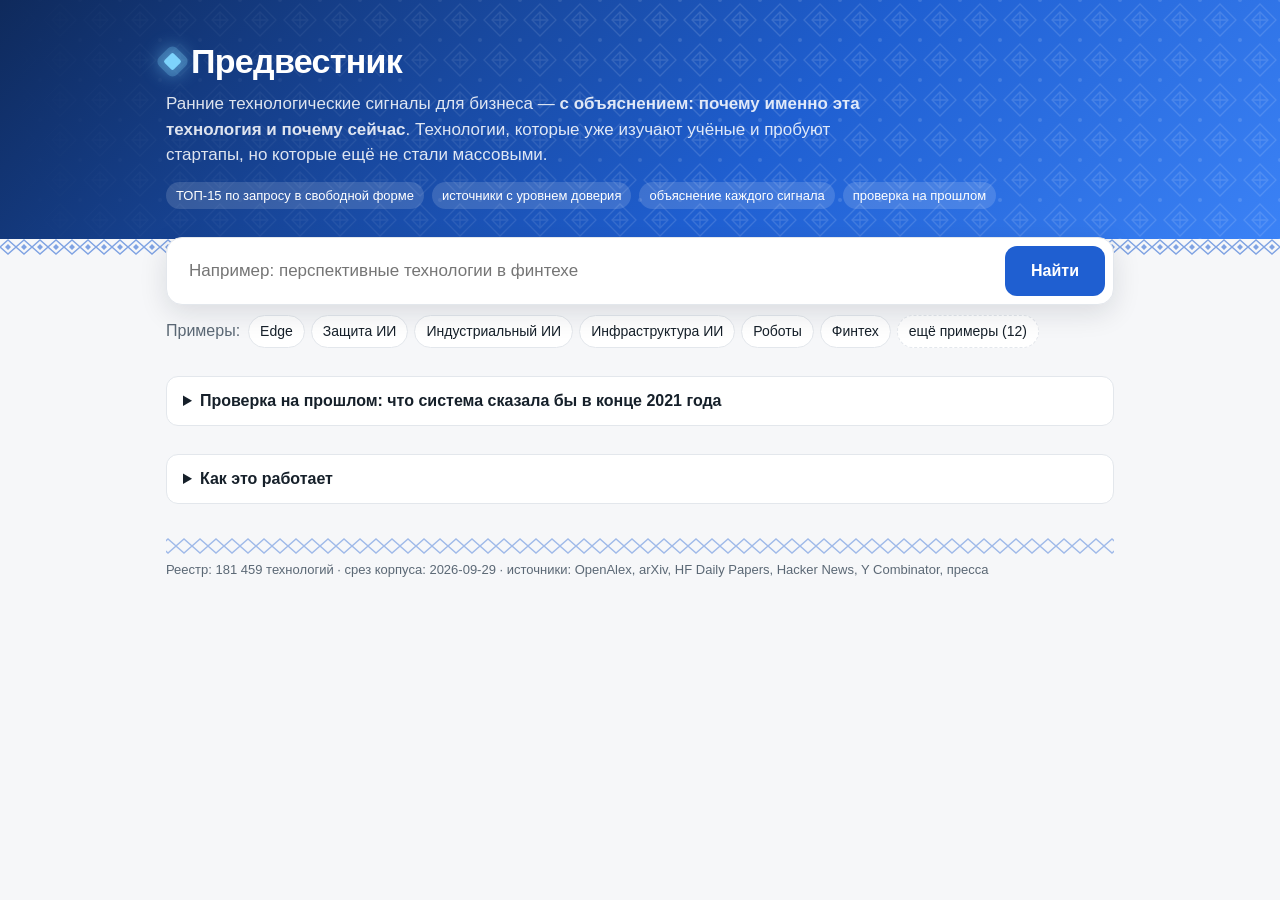
==== web/index.html @ a393700b "Предвестник — ранние технологические сигналы для бизнеса Co-authored-by: Boris Zabavnikov <zabor.cry" ====
<!doctype html>
<html lang="ru">
<head>
  <meta charset="utf-8">
  <meta name="viewport" content="width=device-width, initial-scale=1">
  <title>Предвестник — ранние технологические сигналы</title>
  <meta name="description" content="Технологии на ранней стадии — по данным науки, стартапов и прессы">
  <link rel="stylesheet" href="styles.css?v=29">
</head>
<body>
  <header class="top">
    <div class="wrap">
      <h1>Предвестник</h1>
      <p class="lead">Ранние технологические сигналы для бизнеса — <b>с объяснением: почему именно эта технология и почему сейчас</b>. Технологии, которые уже изучают учёные и пробуют стартапы, но которые ещё не стали массовыми.</p>
      <div class="tags"><span>ТОП-15 по запросу в свободной форме</span><span>источники с уровнем доверия</span><span>объяснение каждого сигнала</span><span>проверка на прошлом</span></div>
    </div>
  </header>
  <div class="ornament" aria-hidden="true"></div>

  <main class="wrap">
    <form id="search" class="search" role="search" autocomplete="off">
      <label for="q" class="visually-hidden">Направление или вопрос</label>
      <input id="q" name="q" type="search" placeholder="Например: перспективные технологии в финтехе" required>
      <button type="submit">Найти</button>
    </form>
    <div class="examples" aria-label="Примеры запросов">
      <span class="muted">Примеры:</span>
      <div id="examples" class="chips"></div>
    </div>

    <section id="status" class="status" aria-live="polite"></section>

    <section id="results" aria-live="polite"></section>

    <details class="about" id="time-machine-box">
      <summary>Проверка на прошлом: что система сказала бы в конце 2021 года</summary>
      <div id="time-machine"></div>
    </details>

    <details class="about">
      <summary>Как это работает</summary>
      <ol>
        <li><b>Не верить машине на слово.</b> Слабый сигнал — вывод в условиях неопределённости. Поэтому у каждого вывода видна его база: источники с датой и дословной цитатой, данные по годам, вклад каждого признака в балл. Эксперт проверяет, почему система так решила, и решает сам, а не следует за моделью вслепую.</li>
        <li><b>Реестр заранее.</b> По миллионам научных работ (OpenAlex, arXiv), заголовкам Hacker News, стартапам Y Combinator и прессе заранее собран реестр технологий с рядами по годам. Запрос не ходит в интернет — выдача опирается на измеренные данные.</li>
        <li><b>Отбор по смыслу.</b> Запрос сопоставляется с реестром по смыслу, поэтому можно писать по-русски своими словами.</li>
        <li><b>Балл ранжирования.</b> Градиентный бустинг, обученный на ≈1 000 размеченных технологиях (слабый сигнал или нет), оценивает, насколько технология похожа на ранний сигнал, а не на зрелую технологию, академическую нишу или угасший хайп. Для каждой технологии видно, из чего сложилась оценка (SHAP).</li>
        <li><b>Где найден сигнал.</b> В каких слоях корпуса есть технология: наука, сообщество разработчиков, стартапы, пресса, энциклопедия. Это то, что показывают данные, без выводов о зрелости.</li>
      </ol>
      <div id="model-global"></div>
    </details>
  </main>

  <footer class="wrap foot" id="foot"></footer>

  <template id="row-tpl">
    <article class="row">
      <button class="row-head" type="button" aria-expanded="false">
        <span class="rank"></span>
        <span class="names"><span class="name"></span><span class="orig"></span></span>
        <span class="mid"><span class="why"></span><span class="stage"></span></span>
        <span class="meter" role="img"><span class="bar"><span class="fill"></span></span><span class="val"></span></span>
        <span class="chev" aria-hidden="true">›</span>
      </button>
      <div class="card" hidden></div>
    </article>
  </template>

  <script src="app.js?v=29"></script>
</body>
</html>
---- web/styles.css ----
:root {
  --bg: #f6f7f9; --surface: #ffffff; --text: #16202a; --muted: #5b6875; --line: #e3e7ec;
  --accent: #1f5fd1; --accent-soft: #e8f0fd; --pos: #1b8a5a; --neg: #c24a3a; --warn: #b7791f;
  --science: #1f5fd1; --hn: #e0701b; --yc: #7a4fd0; --press: #2b8a8a; --wiki: #6b7280;
  --radius: 12px; --shadow: 0 1px 2px rgba(16,24,40,.06), 0 2px 8px rgba(16,24,40,.04);
}
@media (prefers-color-scheme: dark) {
  :root {
    --bg: #0f1419; --surface: #171e25; --text: #e6eaee; --muted: #9aa7b3; --line: #26313b;
    --accent: #6ea0ff; --accent-soft: #1b2a44; --pos: #4cc38a; --neg: #ef7b6b; --warn: #e2b04f;
    --science: #6ea0ff; --hn: #f39a52; --yc: #a98cf0; --press: #5cc3c3; --wiki: #9aa3ad;
    --shadow: none;
  }
}
* { box-sizing: border-box; }
body { margin: 0; background: var(--bg); color: var(--text);
  font: 16px/1.5 -apple-system, BlinkMacSystemFont, "Segoe UI", Roboto, "Helvetica Neue", Arial, sans-serif; }
.wrap { max-width: 980px; margin: 0 auto; padding: 0 16px; }
.visually-hidden { position: absolute; width: 1px; height: 1px; overflow: hidden; clip: rect(0 0 0 0); }
.muted { color: var(--muted); }

.top { background: var(--surface); border-bottom: 1px solid var(--line); padding: 28px 0 20px; }
.top h1 { margin: 0 0 4px; font-size: 28px; letter-spacing: -.01em; }
.lead { margin: 0; color: var(--muted); max-width: 680px; }

.search { display: flex; gap: 8px; margin: 24px 0 10px; }
.search input { flex: 1; min-width: 0; font: inherit; padding: 12px 14px; border: 1px solid var(--line);
  border-radius: var(--radius); background: var(--surface); color: var(--text); }
.search input:focus { outline: 2px solid var(--accent); outline-offset: 1px; }
.search button { font: inherit; font-weight: 600; padding: 0 20px; border: 0; border-radius: var(--radius);
  background: var(--accent); color: #fff; cursor: pointer; }
.examples { display: flex; flex-wrap: wrap; align-items: center; gap: 8px; margin-bottom: 18px; }
.chips { display: flex; flex-wrap: wrap; gap: 6px; }
.chip { font: inherit; font-size: 14px; padding: 5px 11px; border-radius: 999px; border: 1px solid var(--line);
  background: var(--surface); color: var(--text); cursor: pointer; }
.chip:hover, .chip[aria-pressed="true"] { border-color: var(--accent); background: var(--accent-soft); }

.status { margin: 8px 0 12px; color: var(--muted); font-size: 15px; }
.status b { color: var(--text); }
.note { background: var(--accent-soft); border-radius: var(--radius); padding: 10px 14px; color: var(--text); }

.row { background: var(--surface); border: 1px solid var(--line); border-radius: var(--radius);
  box-shadow: var(--shadow); margin-bottom: 8px; overflow: hidden; }
.row-head { width: 100%; display: grid; grid-template-columns: 34px minmax(0, 1.3fr) minmax(0, 1.6fr) 120px 18px;
  gap: 12px; align-items: center; padding: 12px 14px; background: none; border: 0; color: inherit;
  font: inherit; text-align: left; cursor: pointer; }
.row-head:focus-visible { outline: 2px solid var(--accent); outline-offset: -2px; }
.rank { font-weight: 700; color: var(--muted); font-variant-numeric: tabular-nums; }
.names { display: flex; flex-direction: column; min-width: 0; }
.name { font-weight: 600; }
.orig { font-size: 13px; color: var(--muted); overflow: hidden; text-overflow: ellipsis; white-space: nowrap; }
.why { font-size: 14px; color: var(--muted); }
.meter { display: flex; align-items: center; gap: 8px; }
.bar { flex: 1; height: 6px; border-radius: 3px; background: var(--line); overflow: hidden; }
.fill { display: block; height: 100%; background: var(--accent); border-radius: 3px; }
.val { font-size: 13px; font-variant-numeric: tabular-nums; color: var(--muted); width: 30px; text-align: right; }
.chev { color: var(--muted); transition: transform .15s; font-size: 20px; }
.row-head[aria-expanded="true"] .chev { transform: rotate(90deg); }

.card { border-top: 1px solid var(--line); padding: 16px 18px 18px; display: grid; gap: 18px;
  grid-template-columns: 1fr 1fr; }
.card[hidden] { display: none; }   /* иначе display: grid выше перебивает атрибут hidden */
.card h3 { margin: 0 0 8px; font-size: 13px; text-transform: uppercase; letter-spacing: .04em; color: var(--muted); }
.card section.wide { grid-column: 1 / -1; }
.card > section { min-width: 0; overflow-wrap: break-word; }   /* длинные слова и ссылки не выталкивают сетку за экран */
.facts { margin: 0; padding-left: 18px; }
.facts li { margin-bottom: 4px; }

.ladder { display: flex; gap: 6px; flex-wrap: wrap; }
.step { flex: 1; min-width: 96px; border: 1px solid var(--line); border-radius: 10px; padding: 8px 10px; font-size: 13px; }
.step b { display: block; font-size: 14px; }
.step.on { border-color: transparent; background: var(--accent-soft); }
.step.off { color: var(--muted); border-style: dashed; }
.step.na { color: var(--muted); }

.spark { width: 100%; height: 120px; }
.legend { display: flex; gap: 14px; font-size: 13px; color: var(--muted); flex-wrap: wrap; }
.legend i { display: inline-block; width: 10px; height: 3px; border-radius: 2px; margin-right: 5px; vertical-align: middle; }

.contrib { display: grid; grid-template-columns: minmax(0, 1fr) 160px; gap: 4px 10px; font-size: 14px; align-items: center; }
.cbar { position: relative; height: 10px; }
.cbar::before { content: ""; position: absolute; left: 50%; top: -2px; bottom: -2px; width: 1px; background: var(--line); }
.cbar span { position: absolute; top: 0; height: 10px; border-radius: 2px; }
.cbar .p { left: 50%; background: var(--pos); }
.cbar .n { right: 50%; background: var(--neg); }

.gen { font-size: 12px; color: var(--muted); margin-left: 6px; }
.placeholder { color: var(--muted); font-style: italic; }
.text p { margin: 0 0 8px; }

ul.src { list-style: none; margin: 0; padding: 0; }
ul.src li { padding: 8px 0; border-bottom: 1px solid var(--line); }
ul.src li:last-child { border-bottom: 0; }
ul.src a { color: var(--accent); text-decoration: none; font-weight: 500; }
ul.src a:hover { text-decoration: underline; }
ul.src .meta { font-size: 13px; color: var(--muted); margin-top: 2px; }
.trust::before { content: ""; display: inline-block; width: 8px; height: 8px; border-radius: 50%; margin-right: 6px; vertical-align: 1px; }
.trust.hi::before { background: var(--pos); } .trust.mid::before { background: var(--warn); } .trust.lo::before { background: var(--neg); }

.about { margin: 28px 0; background: var(--surface); border: 1px solid var(--line); border-radius: var(--radius); padding: 12px 16px; }
.about summary { cursor: pointer; font-weight: 600; }
.about li { margin: 6px 0; }
.foot { color: var(--muted); font-size: 13px; padding-bottom: 32px; }

@media (max-width: 720px) {
  .row-head { grid-template-columns: 26px minmax(0, 1fr) 18px; }
  .row-head .why { grid-column: 2 / 3; }
  .row-head .meter { grid-column: 2 / 3; }
  .card { grid-template-columns: 1fr; padding: 14px; }
  .contrib { grid-template-columns: minmax(0, 1fr) 110px; }
  .top h1 { font-size: 24px; }
}

/* карточка: «Коротко» наверху, свёрнутые подробности */
.brief .lead-why { font-size: 17px; line-height: 1.45; margin: 0 0 10px; font-weight: 500; }
.brief p { margin: 0 0 8px; }
.gen-note { font-size: 12px; color: var(--muted, #6b7280); margin: 6px 0 0; }
details.more { margin-top: 10px; }
details.more > summary { cursor: pointer; font-size: 14px; color: var(--accent, #2b59c3); }
.chip-more { border-style: dashed; }
.more-chips { display: flex; flex-wrap: wrap; gap: 8px; margin-top: 8px; width: 100%; }
.more-chips[hidden] { display: none; }

/* водопад SHAP */
.wf { display: grid; gap: 3px; font-size: 14px; margin: 4px 0; }
.wf-row { display: grid; grid-template-columns: minmax(0, 1fr) minmax(120px, 42%) 52px; gap: 10px; align-items: center; }
.wf-head, .wf-row:last-child { font-weight: 600; }
.wf-row:last-child { border-top: 1px solid var(--line); padding-top: 4px; margin-top: 2px; }
.wf-track { position: relative; height: 14px; }
.wf-zero { position: absolute; top: -3px; bottom: -3px; width: 1px; background: var(--muted); opacity: .5; }
.wf-bar { position: absolute; top: 1px; height: 12px; border-radius: 3px; }
.wf-bar.p { background: var(--pos); } .wf-bar.n { background: var(--neg); }
.wf-bar.total { top: 0; height: 14px; }
.wf-val { font-variant-numeric: tabular-nums; text-align: right; font-size: 13px; }
.wf-val.p { color: var(--pos); } .wf-val.n { color: var(--neg); }

/* динамика: малые графики с осями */
.minis { display: grid; gap: 6px; }
.mini svg { width: 100%; height: auto; display: block; }
.mini-title { font-size: 13px; margin-bottom: 2px; }
.mini-title i { display: inline-block; width: 10px; height: 3px; border-radius: 2px; margin-right: 6px; vertical-align: middle; }
@media (max-width: 640px) { .wf-row { grid-template-columns: minmax(0, 1fr) 90px 46px; } }

/* лестница зрелости */
.ladder-svg { width: 100%; height: auto; display: block; max-width: 420px; }

/* паспорт сигнала */
details.passport { margin-top: 12px; border: 1px solid var(--accent); border-radius: var(--radius); padding: 0; }
details.passport > summary { cursor: pointer; padding: 10px 14px; font-weight: 600; color: var(--accent); list-style: none; }
details.passport > summary::before { content: "▸ "; }
details.passport[open] > summary::before { content: "▾ "; }
details.passport[open] > summary { border-bottom: 1px solid var(--line); }
.pp { list-style: none; margin: 0; padding: 10px 14px 4px; display: grid; gap: 10px; }
.pp li { display: grid; grid-template-columns: 26px minmax(0, 1fr); gap: 8px; }
.pp li p { margin: 2px 0 0; }
.pp-n { width: 22px; height: 22px; border-radius: 50%; background: var(--accent); color: #fff; font-size: 12px;
        display: inline-flex; align-items: center; justify-content: center; font-weight: 700; }
.pp blockquote { margin: 6px 0 0; padding: 6px 10px; border-left: 3px solid var(--accent); background: var(--accent-soft);
                 font-size: 13px; }
.pp-ok { margin: 10px 14px 0; font-size: 13px; color: var(--pos); }
.pp-warn { margin: 10px 14px 0; font-size: 13px; color: var(--neg); }
details.passport .gen-note { padding: 0 14px 10px; }

.verif { font-size: 13px; margin: 8px 0 0; padding: 8px 10px; border-radius: 8px; background: var(--accent-soft); }
.verif.warn { background: transparent; border: 1px dashed var(--line); }
.verif .q { font-style: italic; }

/* «ещё по теме» за пределами ТОП-15 */
.more-btn { display: block; margin: 14px auto 4px; padding: 10px 18px; border-radius: 10px; border: 1px solid var(--accent);
  background: transparent; color: var(--accent); font: inherit; font-weight: 600; cursor: pointer; }
.more-btn:hover { background: var(--accent); color: #fff; }
.more-sep { margin: 18px 0 8px; padding-top: 12px; border-top: 1px dashed var(--muted); color: var(--muted); font-size: 13px; }
.unverified .rank { opacity: .55; }
.unverified .name::after { content: " · не проверено моделью"; font-weight: 400; font-size: 12px; color: var(--muted); }

/* ===== Предвестник: оформление ===== */
.top { background: linear-gradient(135deg, #0f2a5c 0%, #1f5fd1 60%, #3b82f6 100%); border-bottom: 0; color: #fff; padding: 36px 0 30px; }
.top h1 { font-size: 34px; letter-spacing: -.02em; display: flex; align-items: center; gap: 12px; }
.top h1::before { content: ""; width: 14px; height: 14px; border-radius: 50%; background: #7dd3fc;
  box-shadow: 0 0 0 6px rgba(125,211,252,.25), 0 0 18px 6px rgba(125,211,252,.45); }
.top .lead { color: rgba(255,255,255,.86); font-size: 17px; max-width: 720px; }
.top .tags { display: flex; flex-wrap: wrap; gap: 8px; margin-top: 14px; }
.top .tags span { font-size: 13px; padding: 4px 10px; border-radius: 999px; background: rgba(255,255,255,.14); color: #fff; }
.search { margin-top: -22px; position: relative; background: var(--surface); padding: 8px; border-radius: 16px;
  box-shadow: 0 8px 28px rgba(16,24,40,.12); border: 1px solid var(--line); }
.search input { border: 0; font-size: 17px; }
.search input:focus { outline: none; }
.search button { border-radius: 12px; padding: 0 26px; }

.row { border-radius: 14px; transition: box-shadow .15s, border-color .15s; }
.row:hover { border-color: color-mix(in srgb, var(--accent) 35%, var(--line)); box-shadow: 0 4px 16px rgba(16,24,40,.08); }
.row-head { grid-template-columns: 34px minmax(0, 1.2fr) minmax(0, 1.7fr) 110px 18px; padding: 14px 16px; }
.rank { font-size: 15px; width: 28px; height: 28px; border-radius: 50%; display: inline-flex; align-items: center;
  justify-content: center; background: var(--accent-soft); color: var(--accent); }
.mid { display: flex; flex-direction: column; gap: 4px; min-width: 0; }
.mid .why { color: var(--text); opacity: .85; display: -webkit-box; -webkit-line-clamp: 2; -webkit-box-orient: vertical; overflow: hidden; }
.stage { align-self: flex-start; font-size: 12px; color: var(--accent); background: var(--accent-soft); padding: 1px 8px; border-radius: 999px; }
.stage:empty { display: none; }
.val { font-weight: 700; color: var(--text); }

.sig .kicker { font-size: 12px; text-transform: uppercase; letter-spacing: .06em; color: var(--muted); margin-bottom: 6px; }
.card h3.blk { margin: 18px 0 8px; }
.card h3.blk:first-of-type { margin-top: 0; }
.sig .big { font-size: 18px; line-height: 1.5; margin: 0 0 14px; font-weight: 500; }
.tri { display: grid; grid-template-columns: repeat(3, minmax(0, 1fr)); gap: 12px; }
.panel { background: var(--bg); border: 1px solid var(--line); border-radius: 12px; padding: 12px 14px; }
.panel h4 { margin: 0 0 6px; font-size: 14px; color: var(--accent); }
.panel p { margin: 0 0 6px; font-size: 15px; }
.panel .facts { font-size: 14px; }
.small { font-size: 13px; color: var(--muted); }
.small b { color: var(--text); font-weight: 600; }
.note-small { font-size: 12px; color: var(--muted); margin: 6px 0 0; font-style: italic; }
ul.orgs { list-style: none; margin: 0; padding: 0; display: flex; flex-wrap: wrap; gap: 8px; }
ul.orgs li { border: 1px solid var(--line); border-radius: 10px; padding: 6px 10px; font-size: 14px; display: flex; flex-direction: column; }
ul.orgs li span { font-size: 12px; color: var(--muted); }
ol.evid { margin: 0; padding-left: 20px; display: grid; gap: 8px; }
ol.evid a { color: var(--accent); text-decoration: none; font-weight: 500; }
ol.evid a:hover { text-decoration: underline; }
ol.evid .what { font-size: 13px; color: var(--muted); }
details.more-all { border-top: 1px dashed var(--line); padding-top: 10px; }
details.more-all > summary { cursor: pointer; font-weight: 600; color: var(--accent); padding: 6px 0; }
.more-grid { display: grid; grid-template-columns: 1fr 1fr; gap: 18px; margin-top: 12px; }
.more-grid section.wide { grid-column: 1 / -1; }
.more-grid section { min-width: 0; }
.card { grid-template-columns: 1fr; }

@media (max-width: 720px) {
  .tri, .more-grid { grid-template-columns: 1fr; }
  .row-head { grid-template-columns: 30px minmax(0, 1fr) 18px; }
  .row-head .mid, .row-head .meter { grid-column: 2 / 3; }
  .top h1 { font-size: 28px; }
}
@media (prefers-color-scheme: dark) {
  .top { background: linear-gradient(135deg, #0b1b3a 0%, #173f8c 60%, #2356b8 100%); }
}

/* ===== славянский орнамент: те же цвета, геометрия вышивки — ромбы, «засеянное поле», зубчатая кайма ===== */
.top { position: relative; overflow: hidden; }
.top::after { content: ""; position: absolute; inset: 0; pointer-events: none; opacity: .13;
  background-image: url("data:image/svg+xml,%3Csvg xmlns='http://www.w3.org/2000/svg' width='40' height='40' viewBox='0 0 40 40'%3E%3Cg fill='none' stroke='white' stroke-width='1.3'%3E%3Cpath d='M20 4 L36 20 L20 36 L4 20 Z'/%3E%3Cpath d='M20 12 L28 20 L20 28 L12 20 Z'/%3E%3Cpath d='M20 12 V28 M12 20 H28'/%3E%3C/g%3E%3Cg fill='white'%3E%3Ccircle cx='0' cy='0' r='2'/%3E%3Ccircle cx='40' cy='0' r='2'/%3E%3Ccircle cx='0' cy='40' r='2'/%3E%3Ccircle cx='40' cy='40' r='2'/%3E%3C/g%3E%3C/svg%3E");
  -webkit-mask-image: linear-gradient(90deg, transparent 0%, #000 55%, #000 100%);
          mask-image: linear-gradient(90deg, transparent 0%, #000 55%, #000 100%); }
.top .wrap { position: relative; z-index: 1; }
.ornament { height: 16px; background-repeat: repeat-x; background-position: center;
  background-image: url("data:image/svg+xml,%3Csvg xmlns='http://www.w3.org/2000/svg' width='32' height='16' viewBox='0 0 32 16'%3E%3Cpath d='M0 8 L8 1 L16 8 L24 1 L32 8 M0 8 L8 15 L16 8 L24 15 L32 8' fill='none' stroke='%231f5fd1' stroke-width='1.4'/%3E%3Cpath d='M8 5 L11 8 L8 11 L5 8 Z M24 5 L27 8 L24 11 L21 8 Z' fill='%231f5fd1'/%3E%3C/svg%3E");
  opacity: .55; margin-bottom: 4px; }
.top h1::before { border-radius: 2px; transform: rotate(45deg); width: 13px; height: 13px; }
.more-sep { border-top: 0; padding-top: 18px; position: relative; }
.more-sep::before { content: ""; position: absolute; left: 0; right: 0; top: 0; height: 12px; opacity: .45;
  background: url("data:image/svg+xml,%3Csvg xmlns='http://www.w3.org/2000/svg' width='24' height='12' viewBox='0 0 24 12'%3E%3Cpath d='M12 1 L17 6 L12 11 L7 6 Z' fill='none' stroke='%231f5fd1' stroke-width='1.2'/%3E%3Ccircle cx='0' cy='6' r='1.2' fill='%231f5fd1'/%3E%3Ccircle cx='24' cy='6' r='1.2' fill='%231f5fd1'/%3E%3C/svg%3E") repeat-x center; }
.row-head[aria-expanded="true"] { background: linear-gradient(90deg, var(--accent-soft), transparent 60%); }
.panel { position: relative; }
.panel::before { content: ""; position: absolute; top: 10px; right: 10px; width: 10px; height: 10px; transform: rotate(45deg);
  border: 1.4px solid var(--accent); opacity: .35; border-radius: 1px; }
.sig .kicker::before { content: "◆ "; color: var(--accent); opacity: .6; }
.foot { position: relative; padding-top: 28px; }
.foot::before { content: ""; position: absolute; left: 16px; right: 16px; top: 6px; height: 16px; opacity: .4;
  background: url("data:image/svg+xml,%3Csvg xmlns='http://www.w3.org/2000/svg' width='32' height='16' viewBox='0 0 32 16'%3E%3Cpath d='M0 8 L8 1 L16 8 L24 1 L32 8 M0 8 L8 15 L16 8 L24 15 L32 8' fill='none' stroke='%231f5fd1' stroke-width='1.4'/%3E%3C/svg%3E") repeat-x center; }
@media (prefers-color-scheme: dark) { .ornament, .more-sep::before, .foot::before { filter: brightness(1.8); } }
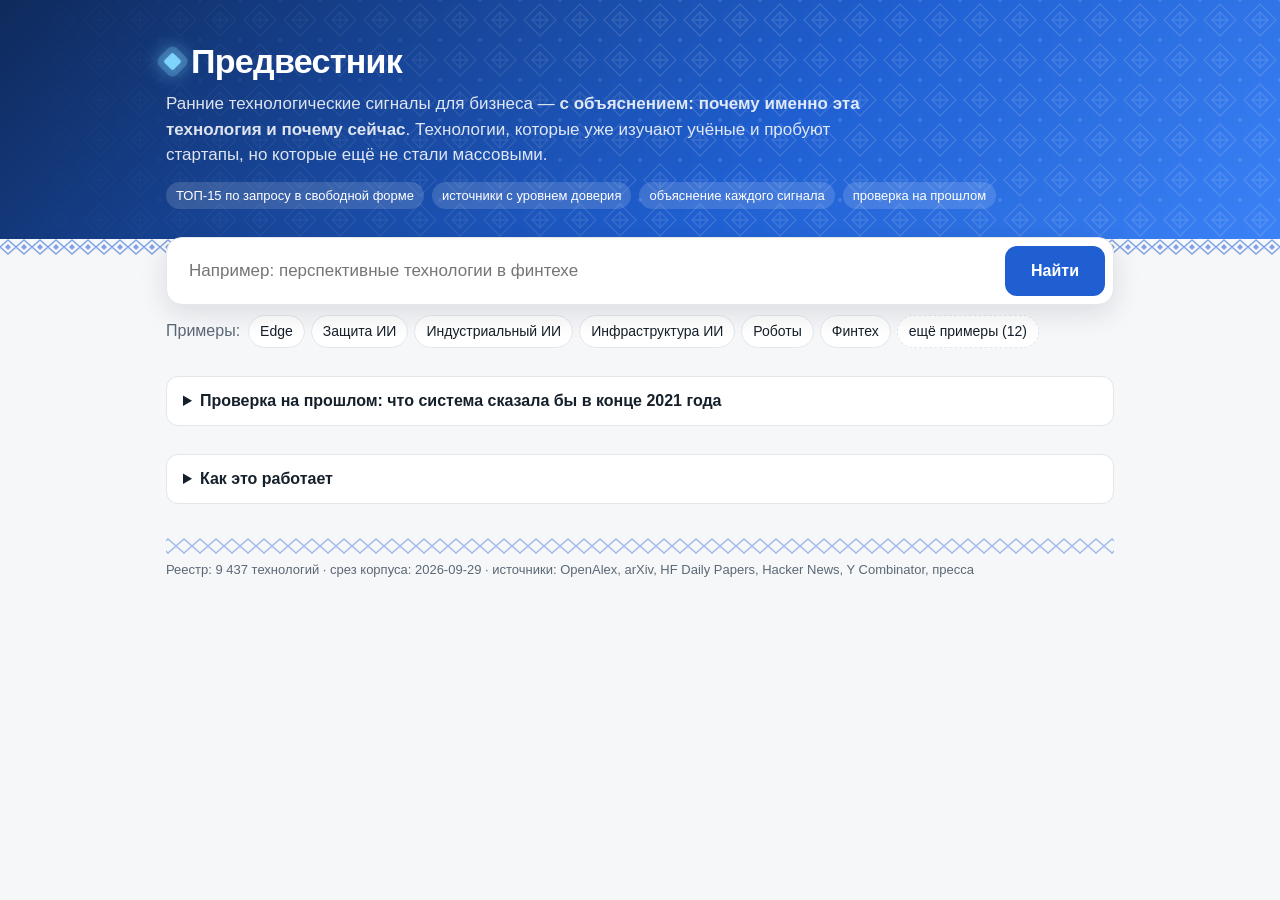
==== commit 7c976255: "Финальная поставка: живой поиск v6 и сквозная проверка registry" ====
--- a/web/index.html
+++ b/web/index.html
@@ -65,6 +65,6 @@
     </article>
   </template>
 
-  <script src="app.js?v=29"></script>
+  <script src="app.js?v=30"></script>
 </body>
 </html>
--- a/web/styles.css
+++ b/web/styles.css
@@ -257,3 +257,8 @@
 .foot::before { content: ""; position: absolute; left: 16px; right: 16px; top: 6px; height: 16px; opacity: .4;
   background: url("data:image/svg+xml,%3Csvg xmlns='http://www.w3.org/2000/svg' width='32' height='16' viewBox='0 0 32 16'%3E%3Cpath d='M0 8 L8 1 L16 8 L24 1 L32 8 M0 8 L8 15 L16 8 L24 15 L32 8' fill='none' stroke='%231f5fd1' stroke-width='1.4'/%3E%3C/svg%3E") repeat-x center; }
 @media (prefers-color-scheme: dark) { .ornament, .more-sep::before, .foot::before { filter: brightness(1.8); } }
+
+/* оси слабости в карточке (порядок v2): те же полоски, что балл в строке */
+.axes { display: grid; gap: 6px; margin: 6px 0 10px; }
+.axis { display: grid; grid-template-columns: minmax(180px, 1fr) 2fr 36px; align-items: center; gap: 10px; font-size: 13px; }
+.axis-name { color: var(--muted); }
